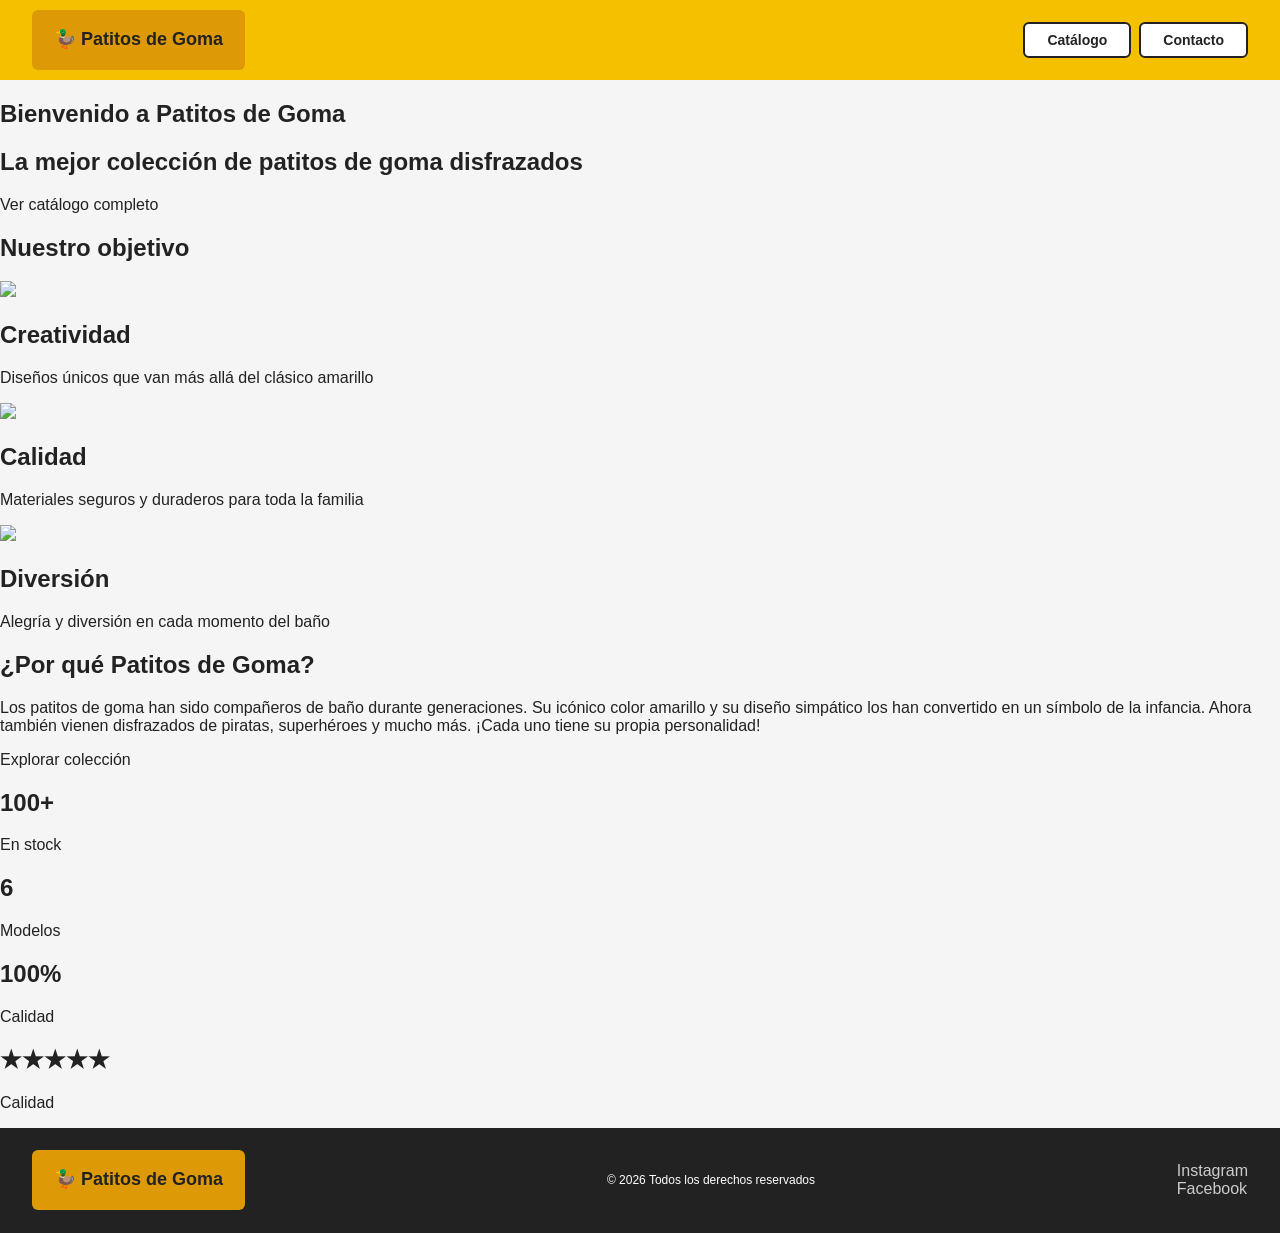
==== html/index.html @ dc30908a "feat:añadida pagina home" ====
<!DOCTYPE html>
<html lang="es">
<head>
  <meta charset="UTF-8" />
  <title>Patitos de Goma - Tu tienda de confianza</title>
  <link rel="stylesheet" href="/css/style.css" />
</head>
<body>
    <header>
            <div class="home">
                <a href="/html/index.html">
                    <h1>
                    🦆 Patitos de Goma
                    </h1>
                </a>
            </div>
        <nav>
            <a href="/html/catalogo.html" class="boton-nav">
                Catálogo
            </a>
            <a href="#" class="boton-nav">
                Contacto
            </a>
        </nav>
    </header>
    <section id="inicio">
        <h1 class="title">
            Bienvenido a Patitos de Goma
        </h1>
        <h2 class="subtitle">
            La mejor colección de patitos de goma disfrazados
        </h2>
        <a class="button">
            Ver catálogo completo
        </a>
    </section>
    <section id="objetivo">
        <h1 class="title2">
            Nuestro objetivo
        </h1>
        <div id="objetivos-contenedor">
            <div class="objetivos">
                <img src="#">
                <h1>
                    Creatividad
                </h1>
                <p>
                    Diseños únicos que van más allá del clásico amarillo
                </p>
            </div>
            <div class="objetivos">
                <img src="#">
                <h1>
                    Calidad
                </h1>
                <p>
                    Materiales seguros y duraderos para toda la familia
                </p>
            </div>
            <div class="objetivos">
                <img src="#">
                <h1>
                    Diversión
                </h1>
                <p>
                    Alegría y diversión en cada momento del baño
                </p>
            </div>
        </div>
    </section>
    <section id="porque">
        <h1 class="title2">
            ¿Por qué Patitos de Goma?
        </h1>
        <div id="porque-contenedor">
            <p>
            Los patitos de goma han sido compañeros de baño durante generaciones. Su icónico color amarillo y su diseño simpático los han convertido en un símbolo de la infancia. Ahora también vienen disfrazados de piratas, superhéroes y mucho más. ¡Cada uno tiene su propia personalidad!
            </p>
            <a class="button">
                Explorar colección
            </a>
            <div id="porque-numeros">
                <div class="numeros-contenedor">
                    <h1 class="numeros">
                        100+
                    </h1>
                    <p>
                        En stock
                    </p>
                </div>
                <div class="numeros-contenedor">
                    <h1 class="numeros">
                        6
                    </h1>
                    <p>
                        Modelos
                    </p>
                </div>
                <div class="numeros-contenedor">
                    <h1 class="numeros">
                        100%
                    </h1>
                    <p>
                        Calidad
                    </p>
                </div>
                <div class="numeros-contenedor">
                    <h1 class="numeros">
                        ★★★★★
                    </h1>
                    <p>
                        Calidad
                    </p>
                </div>
            </div>
        </div>
    </section>
    <footer>
        <div href="#" class="home">
            <a href="#">
                <h1>
                    🦆 Patitos de Goma
                </h1>
            </a>
        </div>
        <p>
            © 2026 Todos los derechos reservados
        </p>
        <div>
            <a href="#" aria-label="Instagram" class="boton-nav">
                Instagram
            </a>
            <a href="#" aria-label="Facebook" class="boton-nav">
                Facebook
            </a>
        </div>
    </footer>
</body>
---- css/style.css ----
body {
  font-family: 'Open Sans', sans-serif;
  background: #f5f5f5;
  color: #222;
  margin: 0px;
}

header {
  background: #f5c000;
  display: flex;
  align-items: center;
  justify-content: space-between;
  padding: 10px 32px;
}

/*.home {
  width: 54px;
  height: 54px;
  border-radius: 50%;
  background: #c98a00;
  display: flex;
  align-items: center;
  justify-content: center;
  font-size: 28px;
  flex-shrink: 0;
}*/

.home a {
  display: inline-block;
  padding: 8px 22px;
  border-radius: 6px;
  background: #de9a06;
  color: #222;
  text-decoration: none;
  font-size: 14px;
  font-weight: 600;
  transition: background 0.15s;
}

.home a:hover {
  background: #c38603;
}

.home h1 {
  font-size: 18px;
  font-weight: 700;
  color: #222;
  line-height: 1.1;
}

.home p {
  font-size: 12px;
  color: #444;
}

nav {
  display: flex;
  gap: 8px;
}

nav a {
  display: inline-block;
  padding: 8px 22px;
  border: 2px solid #222;
  border-radius: 6px;
  background: #fff;
  color: #222;
  text-decoration: none;
  font-size: 14px;
  font-weight: 600;
  transition: background 0.15s;
}

nav a:hover {
  background: #f0f0f0;
}

main {
  max-width: 940px;
  margin: 0 auto;
  padding: 36px 20px 48px;
}

main h2 {
  text-align: center;
  font-size: 28px;
  font-weight: 700;
  margin-bottom: 28px;
  text-decoration: underline;
}

.catalogo {
  display: grid;
  grid-template-columns: repeat(3, 1fr);
  gap: 20px;
}

.tarjeta {
  background: #fff;
  border: 1px solid #e0e0e0;
  border-radius: 8px;
  overflow: hidden;
  display: flex;
  flex-direction: column;
  text-align: justify;
}

.tarjeta img {
  width: 90%;
  justify-self: center;
  border-radius: 8px;
  margin-top: 10px;
  display: block;
  align-self: center;
}

.tarjeta-texto {
  padding: 14px 16px 16px;
  display: flex;
  flex-direction: column;
  flex: 1;
}

.tarjeta-texto h3 {
  font-size: 15px;
  font-weight: 700;
  margin-bottom: 6px;
}

.tarjeta-texto p {
  font-size: 13px;
  color: #555;
  line-height: 1.45;
  flex: 1;
}

.tarjeta-meta {
  display: flex;
  justify-content: space-between;
  align-items: center;
  margin-top: 12px;
  margin-bottom: 12px;
}

.tarjeta-precio {
  font-size: 17px;
  font-weight: 700;
  color: #222;
}

.tarjeta-stock {
  font-size: 12px;
  color: #555;
}

.detalles {
  display: block;
  width: 100%;
  padding: 11px 0;
  background: #f5c000;
  border: none;
  border-radius: 5px;
  font-size: 14px;
  font-weight: 700;
  color: #222;
  text-align: center;
  cursor: pointer;
  text-decoration: none;
  transition: background 0.15s;
}

.detalles:hover {
  background: #e0aa00;
}

footer {
  background: #222;
  color: #fff;
  padding: 1.4rem 2rem;
  display: flex;
  align-items: center;
  justify-content: space-between;
  gap: 1rem;
  flex-wrap: wrap;
}

.footer-social svg {
  width: 24px;
  height: 24px;
  fill: currentColor;
}

footer p {
  font-size: 12px;
  color: #fff;
}

footer a {
  color: #ccc;
  text-decoration: none;
  display: flex;
  align-items: center;
  transition: color 0.15s;
}

footer a:hover { color: #fff; }

.footer-social svg {
  width: 24px;
  height: 24px;
  fill: currentColor;
}

@media (max-width: 600px) {
    .catalogo {
  display: grid;
  grid-template-columns: repeat(1, 1fr);
  gap: 20px;
}
}
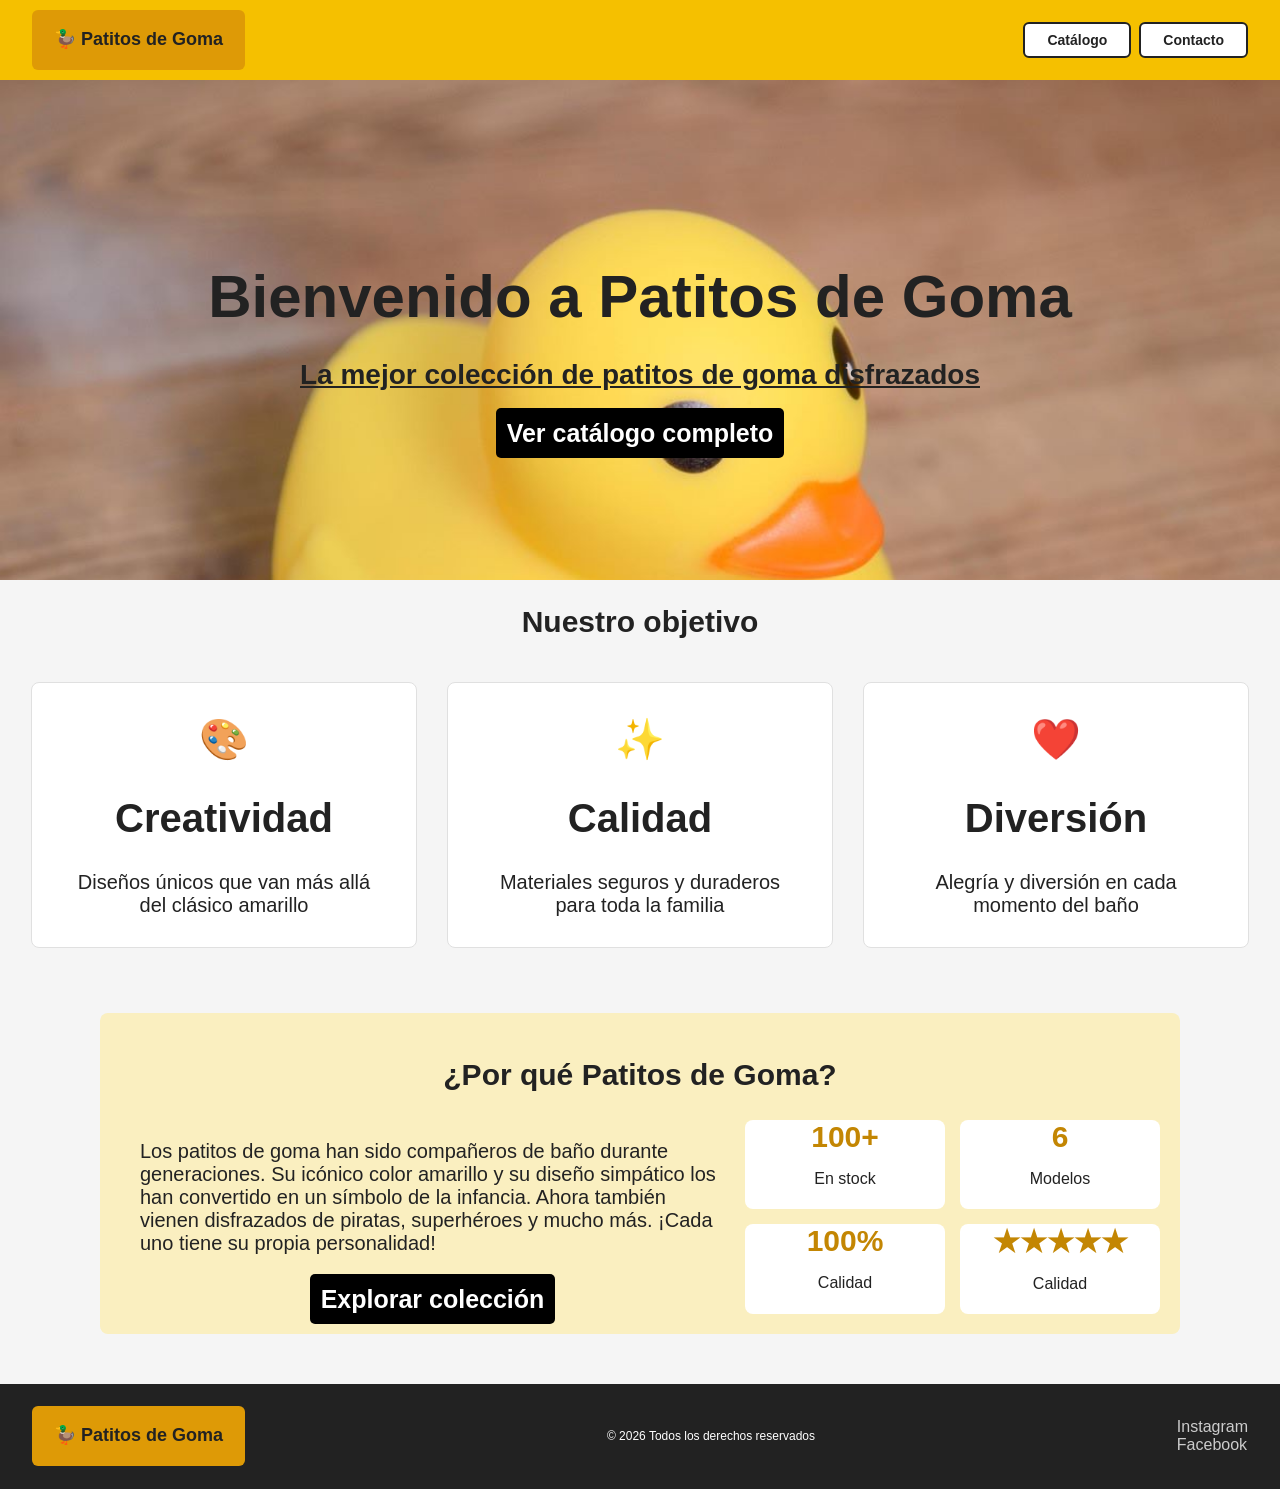
==== commit 9f1e9098: "style:añadidos estilos a landing page" ====
--- a/html/index.html
+++ b/html/index.html
@@ -23,98 +23,108 @@
             </a>
         </nav>
     </header>
-    <section id="inicio">
-        <h1 class="title">
-            Bienvenido a Patitos de Goma
-        </h1>
-        <h2 class="subtitle">
-            La mejor colección de patitos de goma disfrazados
-        </h2>
-        <a class="button">
-            Ver catálogo completo
-        </a>
-    </section>
-    <section id="objetivo">
-        <h1 class="title2">
-            Nuestro objetivo
-        </h1>
-        <div id="objetivos-contenedor">
-            <div class="objetivos">
-                <img src="#">
-                <h1>
-                    Creatividad
-                </h1>
-                <p>
-                    Diseños únicos que van más allá del clásico amarillo
-                </p>
-            </div>
-            <div class="objetivos">
-                <img src="#">
-                <h1>
-                    Calidad
-                </h1>
-                <p>
-                    Materiales seguros y duraderos para toda la familia
-                </p>
-            </div>
-            <div class="objetivos">
-                <img src="#">
-                <h1>
-                    Diversión
-                </h1>
-                <p>
-                    Alegría y diversión en cada momento del baño
-                </p>
-            </div>
-        </div>
-    </section>
-    <section id="porque">
-        <h1 class="title2">
-            ¿Por qué Patitos de Goma?
-        </h1>
-        <div id="porque-contenedor">
-            <p>
-            Los patitos de goma han sido compañeros de baño durante generaciones. Su icónico color amarillo y su diseño simpático los han convertido en un símbolo de la infancia. Ahora también vienen disfrazados de piratas, superhéroes y mucho más. ¡Cada uno tiene su propia personalidad!
-            </p>
-            <a class="button">
-                Explorar colección
+    <main class="landing">
+        <section class="inicio">
+            <h1 class="title">
+                Bienvenido a Patitos de Goma
+            </h1>
+            <h2 class="subtitle">
+                La mejor colección de patitos de goma disfrazados
+            </h2>
+            <a class="boton1" href="/html/catalogo.html">
+                Ver catálogo completo
             </a>
-            <div id="porque-numeros">
-                <div class="numeros-contenedor">
-                    <h1 class="numeros">
-                        100+
+        </section>
+        <section id="objetivo">
+            <h1 class="title2">
+                Nuestro objetivo
+            </h1>
+            <div class="objetivos-contenedor">
+                <div class="objetivos">
+                    <h1 class="emoji">
+                        🎨
+                    </h1>
+                    <h1>
+                        Creatividad
                     </h1>
                     <p>
-                        En stock
+                        Diseños únicos que van más allá del clásico amarillo
                     </p>
                 </div>
-                <div class="numeros-contenedor">
-                    <h1 class="numeros">
-                        6
+                <div class="objetivos">
+                    <h1 class="emoji">
+                        ✨
+                    </h1>
+                    <h1>
+                        Calidad
                     </h1>
                     <p>
-                        Modelos
+                        Materiales seguros y duraderos para toda la familia
                     </p>
                 </div>
-                <div class="numeros-contenedor">
-                    <h1 class="numeros">
-                        100%
+                <div class="objetivos">
+                    <h1 class="emoji">
+                        ❤️
+                    </h1>
+                    <h1>
+                        Diversión
                     </h1>
                     <p>
-                        Calidad
-                    </p>
-                </div>
-                <div class="numeros-contenedor">
-                    <h1 class="numeros">
-                        ★★★★★
-                    </h1>
-                    <p>
-                        Calidad
+                        Alegría y diversión en cada momento del baño
                     </p>
                 </div>
             </div>
-        </div>
-    </section>
+        </section>
+        <section class="porque">
+            <h1 class="title2">
+                ¿Por qué Patitos de Goma?
+            </h1>
+            <div class="porque-contenedor">
+                <div class="porque-texto">
+                    <p>
+                        Los patitos de goma han sido compañeros de baño durante generaciones. Su icónico color amarillo y su diseño simpático los han convertido en un símbolo de la infancia. Ahora también vienen disfrazados de piratas, superhéroes y mucho más. ¡Cada uno tiene su propia personalidad!
+                    </p>
+                    <a class="boton1" href="/html/catalogo.html">
+                        Explorar colección
+                    </a>
+                </div>
+                <div class="porque-numeros">
+                    <div class="numeros-contenedor">
+                        <h1 class="numeros">
+                            100+
+                        </h1>
+                        <p>
+                            En stock
+                        </p>
+                    </div>
+                    <div class="numeros-contenedor">
+                        <h1 class="numeros">
+                            6
+                        </h1>
+                        <p>
+                            Modelos
+                        </p>
+                    </div>
+                    <div class="numeros-contenedor">
+                        <h1 class="numeros">
+                            100%
+                        </h1>
+                        <p>
+                            Calidad
+                        </p>
+                    </div>
+                    <div class="numeros-contenedor">
+                        <h1 class="numeros">
+                            ★★★★★
+                        </h1>
+                        <p>
+                            Calidad
+                        </p>
+                    </div>
+                </div>
+            </div>
+        </section>
+    </main>
     <footer>
         <div href="#" class="home">
             <a href="#">
--- a/css/style.css
+++ b/css/style.css
@@ -75,18 +75,176 @@
   background: #f0f0f0;
 }
 
+footer {
+  background: #222;
+  color: #fff;
+  padding: 1.4rem 2rem;
+  display: flex;
+  align-items: center;
+  justify-content: space-between;
+  gap: 1rem;
+  flex-wrap: wrap;
+}
+
+.footer-social svg {
+  width: 24px;
+  height: 24px;
+  fill: currentColor;
+}
+
+footer p {
+  font-size: 12px;
+  color: #fff;
+}
+
+footer a {
+  color: #ccc;
+  text-decoration: none;
+  display: flex;
+  align-items: center;
+  transition: color 0.15s;
+}
+
+footer a:hover { color: #fff; }
+
+.footer-social svg {
+  width: 24px;
+  height: 24px;
+  fill: currentColor;
+}
+
 main {
-  max-width: 940px;
   margin: 0 auto;
   padding: 36px 20px 48px;
 }
 
+main h1 {
+  text-align: center;
+  font-size: 60px;
+  font-weight: 700;
+  margin-bottom: 28px;
+}
+
 main h2 {
   text-align: center;
   font-size: 28px;
   font-weight: 700;
   margin-bottom: 28px;
   text-decoration: underline;
+}
+
+.landing {
+  padding: 0px;
+  margin: 0px;
+}
+
+.inicio {
+  width: 100%;
+  height: 500px;
+  margin: 0px;
+  background-image: url(/assets/imgs/patodegoma.jpg);
+  background-repeat: no-repeat;
+  background-size: 100%;
+  align-content: center;
+  text-align: center;
+}
+
+.boton1 {
+  width: 100%;
+  padding: 11px;
+  background: #000000;
+  border: none;
+  border-radius: 5px;
+  font-size: 25px;
+  font-weight: 700;
+  color: #ffffff;
+  text-align: center;
+  cursor: pointer;
+  text-decoration: none;
+  transition: background 0.15s;
+  margin: auto;
+}
+
+.boton1:hover {
+  background: #353535;
+}
+
+.objetivos-contenedor {
+  display: flex;
+  justify-content: center;
+}
+
+.objetivos {
+  background: #fff;
+  border: 1px solid #e0e0e0;
+  border-radius: 8px;
+  overflow: hidden;
+  text-align: center;
+  max-width: 30%;
+  margin: 15px;
+}
+
+.objetivos h1 {
+  font-size: 40px;
+}
+
+.objetivos p {
+  font-size: 20px;
+  margin: 30px;
+}
+
+.emoji {
+  font-size: 100px;
+}
+
+.porque {
+  background: #faefc0;
+  border-radius: 8px;
+  text-align: center;
+  margin-left: 100px;
+  margin-right: 100px;
+  padding: 20px;
+  margin-bottom: 50px;
+  margin-top: 50px;
+}
+
+.porque-contenedor {
+  display: flex;
+}
+
+.porque-texto {
+  margin-left: 20px;
+  margin-right: 20px;
+}
+
+.porque-texto p {
+  font-size: 20px;
+  text-align: left;
+  margin-bottom: 30px;
+}
+
+.porque-numeros {
+  display: grid;
+  text-align: center;
+  justify-content: center;
+  grid-template-columns: repeat(2, 1fr);
+  gap: 15px;
+}
+
+.numeros-contenedor {
+  background-color: white;
+  border-radius: 8px;
+  min-width: 200px;
+}
+
+.numeros {
+  font-size: 30px;
+  color: #c38603;
+  margin: 0px;
+}
+
+.title2 {
+  font-size: 30px;
 }
 
 .catalogo {
@@ -99,7 +257,6 @@
   background: #fff;
   border: 1px solid #e0e0e0;
   border-radius: 8px;
-  overflow: hidden;
   display: flex;
   flex-direction: column;
   text-align: justify;
@@ -173,44 +330,6 @@
   background: #e0aa00;
 }
 
-footer {
-  background: #222;
-  color: #fff;
-  padding: 1.4rem 2rem;
-  display: flex;
-  align-items: center;
-  justify-content: space-between;
-  gap: 1rem;
-  flex-wrap: wrap;
-}
-
-.footer-social svg {
-  width: 24px;
-  height: 24px;
-  fill: currentColor;
-}
-
-footer p {
-  font-size: 12px;
-  color: #fff;
-}
-
-footer a {
-  color: #ccc;
-  text-decoration: none;
-  display: flex;
-  align-items: center;
-  transition: color 0.15s;
-}
-
-footer a:hover { color: #fff; }
-
-.footer-social svg {
-  width: 24px;
-  height: 24px;
-  fill: currentColor;
-}
-
 @media (max-width: 600px) {
     .catalogo {
   display: grid;
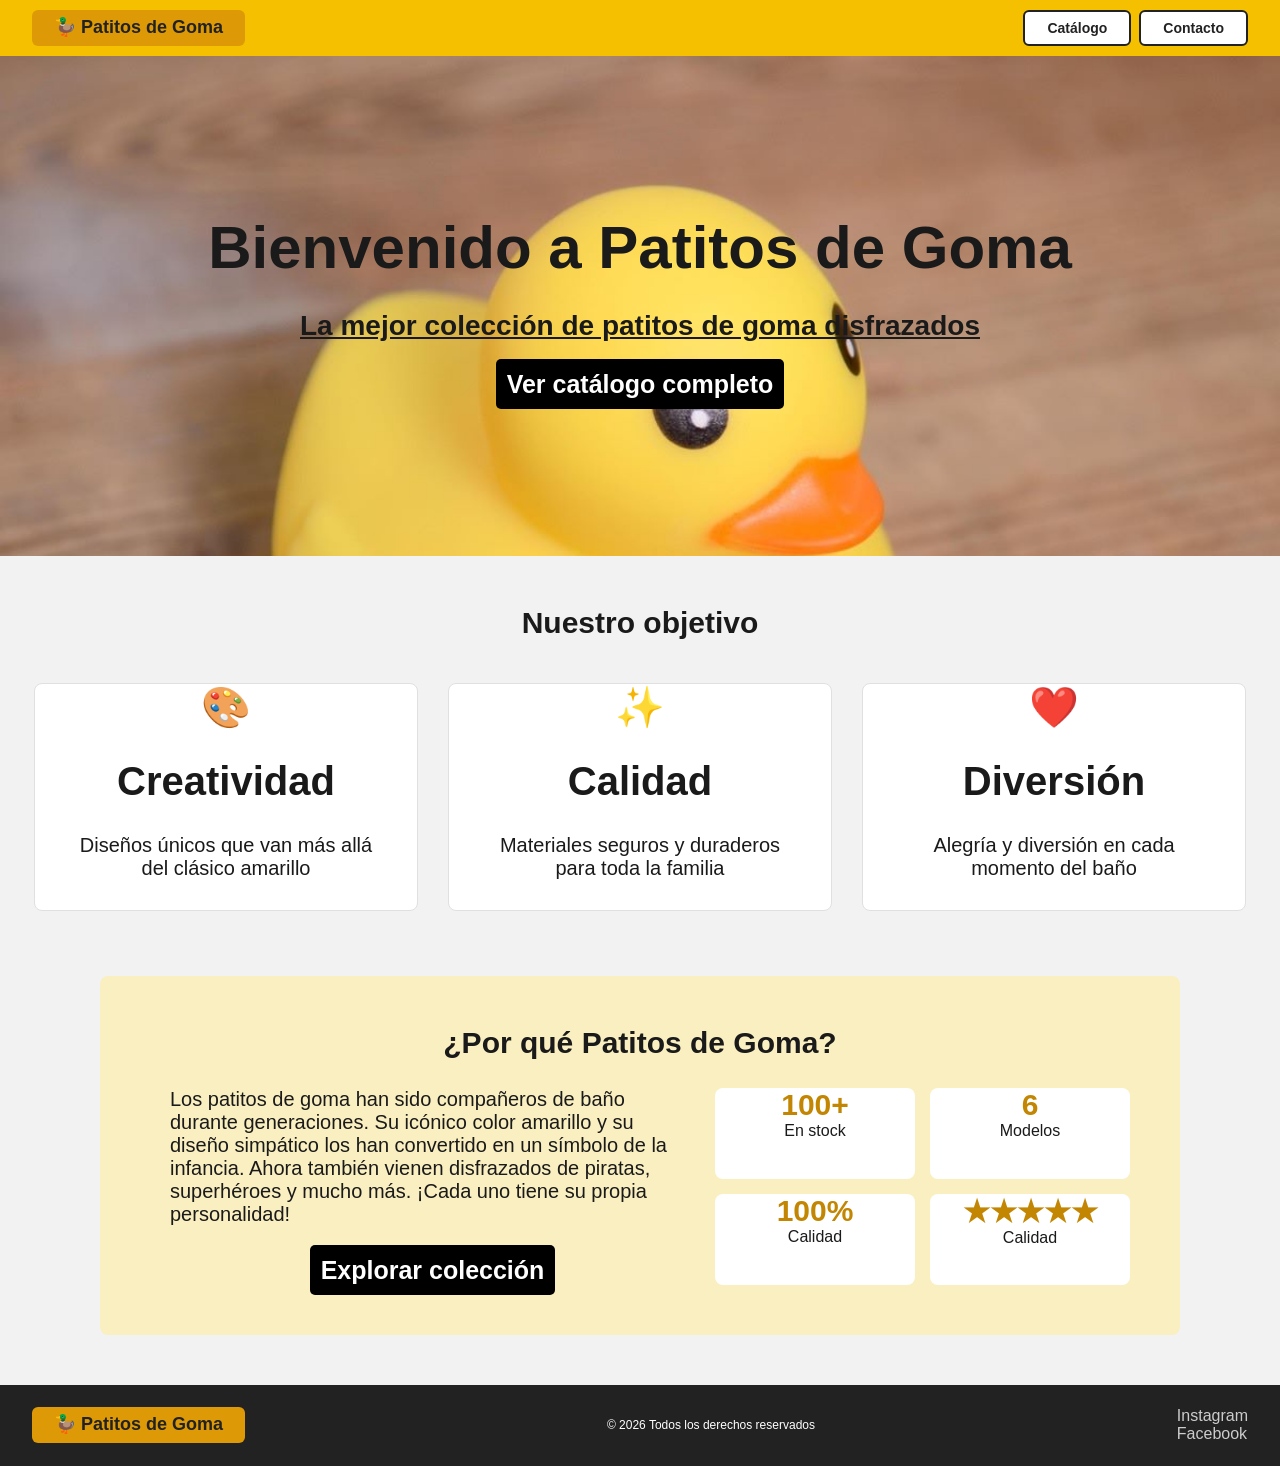
==== commit 2ba0f146: "style:añadido estilo pagina contacto y cambios a landing page" ====
--- a/html/index.html
+++ b/html/index.html
@@ -18,7 +18,7 @@
             <a href="/html/catalogo.html" class="boton-nav">
                 Catálogo
             </a>
-            <a href="#" class="boton-nav">
+            <a href="/html/contacto.html" class="boton-nav">
                 Contacto
             </a>
         </nav>
@@ -127,7 +127,7 @@
     </main>
     <footer>
         <div href="#" class="home">
-            <a href="#">
+            <a href="/html/index.html">
                 <h1>
                     🦆 Patitos de Goma
                 </h1>
--- a/css/style.css
+++ b/css/style.css
@@ -206,6 +206,11 @@
   padding: 20px;
   margin-bottom: 50px;
   margin-top: 50px;
+  padding: 50px;
+}
+
+.porque h1 {
+  margin-top: 0px;
 }
 
 .porque-contenedor {
@@ -245,6 +250,7 @@
 
 .title2 {
   font-size: 30px;
+  margin-top: 50px;
 }
 
 .catalogo {
@@ -336,4 +342,489 @@
   grid-template-columns: repeat(1, 1fr);
   gap: 20px;
 }
+}
+
+/* CONTACTO IKER */
+
+/* ============================
+   VARIABLES & RESET
+   ============================ */
+:root {
+  --yellow:       #F5C200;
+  --yellow-dark:  #E0AF00;
+  --yellow-light: #FFF8DC;
+  --white:        #ffffff;
+  --gray-bg:      #f2f2f2;
+  --gray-card:    #ffffff;
+  --text-dark:    #1a1a1a;
+  --text-mid:     #444444;
+  --text-soft:    #777777;
+  --footer-bg:    #1e2330;
+  --footer-text:  #ffffff;
+  --radius-sm:    8px;
+  --radius-md:    14px;
+  --radius-lg:    20px;
+  --shadow-card:  0 4px 20px rgba(0,0,0,0.08);
+  --font:         'Nunito', sans-serif;
+  --nav-h:        70px;
+}
+
+*, *::before, *::after {
+  box-sizing: border-box;
+  margin: 0;
+  padding: 0;
+}
+
+html {
+  scroll-behavior: smooth;
+}
+
+body {
+  font-family: var(--font);
+  background: var(--gray-bg);
+  color: var(--text-dark);
+  min-height: 100vh;
+  display: flex;
+  flex-direction: column;
+}
+
+img {
+  max-width: 100%;
+  display: block;
+}
+
+/* ============================
+   NAVBAR
+   ============================ */
+.navbar {
+  position: sticky;
+  top: 0;
+  z-index: 100;
+  display: flex;
+  align-items: center;
+  gap: 1rem;
+  background: var(--yellow);
+  padding: 0 2rem;
+  height: var(--nav-h);
+  box-shadow: 0 2px 8px rgba(0,0,0,0.12);
+}
+
+/* Brand */
+.navbar__brand {
+  display: flex;
+  align-items: center;
+  gap: 0.75rem;
+  flex: 1;
+  min-width: 0;
+}
+
+.navbar__logo {
+  position: relative;
+  width: 48px;
+  height: 48px;
+  border-radius: 50%;
+  overflow: hidden;
+  background: var(--white);
+  flex-shrink: 0;
+  display: flex;
+  align-items: center;
+  justify-content: center;
+}
+
+.navbar__logo img {
+  width: 100%;
+  height: 100%;
+  object-fit: cover;
+}
+
+.navbar__logo-emoji {
+  font-size: 1.8rem;
+  line-height: 1;
+  /* shown as fallback when image loads */
+}
+
+.navbar__logo img + .navbar__logo-emoji {
+  display: none;
+}
+
+.navbar__title {
+  display: flex;
+  flex-direction: column;
+  min-width: 0;
+}
+
+.navbar__name {
+  font-size: 1.2rem;
+  font-weight: 800;
+  color: var(--text-dark);
+  white-space: nowrap;
+  overflow: hidden;
+  text-overflow: ellipsis;
+}
+
+.navbar__tagline {
+  font-size: 0.75rem;
+  font-weight: 600;
+  color: var(--text-mid);
+}
+
+/* Nav links */
+.navbar__nav {
+  display: flex;
+  align-items: center;
+  gap: 0.5rem;
+}
+
+.navbar__link {
+  text-decoration: none;
+  font-weight: 700;
+  font-size: 0.95rem;
+  color: var(--text-dark);
+  background: var(--white);
+  border: 2px solid var(--white);
+  border-radius: var(--radius-sm);
+  padding: 0.45rem 1.1rem;
+  transition: background 0.2s, color 0.2s, border-color 0.2s;
+  white-space: nowrap;
+}
+
+.navbar__link:hover {
+  background: var(--yellow-dark);
+  border-color: var(--yellow-dark);
+  color: var(--white);
+}
+
+.navbar__link--active {
+  background: var(--text-dark);
+  color: var(--white);
+  border-color: var(--text-dark);
+}
+
+/* Hamburger (hidden on desktop) */
+.nav-toggle {
+  display: none;
+}
+
+.nav-hamburger {
+  display: none;
+  flex-direction: column;
+  justify-content: center;
+  gap: 5px;
+  cursor: pointer;
+  padding: 6px;
+  flex-shrink: 0;
+}
+
+.nav-hamburger span {
+  display: block;
+  width: 24px;
+  height: 2.5px;
+  background: var(--text-dark);
+  border-radius: 2px;
+  transition: transform 0.3s, opacity 0.3s;
+}
+
+/* ============================
+   MAIN
+   ============================ */
+.main {
+  flex: 1;
+  width: 100%;
+  max-width: 1200px;
+  margin: 0 auto;
+  padding: 2.5rem 1.5rem 3rem;
+  display: flex;
+  flex-direction: column;
+  gap: 2rem;
+}
+
+/* Page title */
+.page-title {
+  font-size: clamp(1.8rem, 4vw, 2.5rem);
+  font-weight: 800;
+  text-align: center;
+  color: var(--text-dark);
+}
+
+/* ============================
+   INFO CARD
+   ============================ */
+.info-card {
+  background: var(--gray-card);
+  border-radius: var(--radius-lg);
+  box-shadow: var(--shadow-card);
+  padding: 2rem 1.5rem;
+}
+
+.info-card__heading {
+  font-size: 1.3rem;
+  font-weight: 800;
+  text-align: center;
+  margin-bottom: 2rem;
+  display: flex;
+  align-items: center;
+  justify-content: center;
+  gap: 0.5rem;
+}
+
+.info-card__icon {
+  font-size: 1.4rem;
+}
+
+/* Info grid — 4 columns on desktop */
+.info-grid {
+  display: grid;
+  grid-template-columns: repeat(4, 1fr);
+  gap: 1.5rem;
+}
+
+.info-item {
+  display: flex;
+  flex-direction: column;
+  align-items: center;
+  text-align: center;
+  gap: 0.5rem;
+}
+
+.info-item__emoji {
+  font-size: 2.5rem;
+  line-height: 1;
+}
+
+.info-item__label {
+  font-size: 1rem;
+  font-weight: 700;
+  color: var(--text-dark);
+}
+
+.info-item__value {
+  font-size: 0.9rem;
+  font-weight: 600;
+  color: var(--text-soft);
+  line-height: 1.5;
+}
+
+/* ============================
+   MAP SECTION
+   ============================ */
+.map-section {
+  background: var(--yellow-light);
+  border-radius: var(--radius-lg);
+  box-shadow: var(--shadow-card);
+  padding: 1.5rem;
+}
+
+.map-section__heading {
+  font-size: 1.2rem;
+  font-weight: 800;
+  margin-bottom: 1rem;
+  display: flex;
+  align-items: center;
+  gap: 0.4rem;
+}
+
+.map-wrapper {
+  width: 100%;
+  height: 380px;
+  border-radius: var(--radius-md);
+  overflow: hidden;
+  border: 2px solid rgba(0,0,0,0.06);
+}
+
+.map-wrapper iframe {
+  width: 100%;
+  height: 100%;
+  border: none;
+  display: block;
+}
+
+/* ============================
+   FOOTER
+   ============================ */
+.footer {
+  background: var(--footer-bg);
+  color: var(--footer-text);
+  padding: 1.4rem 2rem;
+  display: flex;
+  align-items: center;
+  justify-content: space-between;
+  gap: 1rem;
+  flex-wrap: wrap;
+}
+
+.footer__brand {
+  display: flex;
+  align-items: center;
+  gap: 0.75rem;
+}
+
+.footer__emoji {
+  font-size: 2.2rem;
+  background: var(--yellow);
+  border-radius: 50%;
+  width: 48px;
+  height: 48px;
+  display: flex;
+  align-items: center;
+  justify-content: center;
+  flex-shrink: 0;
+}
+
+.footer__name {
+  font-weight: 800;
+  font-size: 1rem;
+}
+
+.footer__copy {
+  font-size: 0.75rem;
+  color: rgba(255,255,255,0.55);
+}
+
+.footer__social {
+  display: flex;
+  gap: 0.6rem;
+}
+
+.footer__social-link {
+  display: flex;
+  align-items: center;
+  justify-content: center;
+  width: 40px;
+  height: 40px;
+  border-radius: 50%;
+  background: rgba(255,255,255,0.12);
+  color: var(--white);
+  font-size: 1.1rem;
+  text-decoration: none;
+  transition: background 0.2s, transform 0.2s;
+}
+
+.footer__social-link:hover {
+  background: var(--yellow);
+  color: var(--text-dark);
+  transform: translateY(-2px);
+}
+
+/* ============================
+   RESPONSIVE — TABLET (≤768px)
+   ============================ */
+@media (max-width: 768px) {
+
+  /* Navbar: show hamburger, hide nav links by default */
+  .nav-hamburger {
+    display: flex;
+  }
+
+  .navbar__nav {
+    display: none;
+    position: absolute;
+    top: var(--nav-h);
+    left: 0;
+    right: 0;
+    background: var(--yellow);
+    flex-direction: column;
+    align-items: stretch;
+    padding: 1rem 1.5rem 1.5rem;
+    gap: 0.5rem;
+    box-shadow: 0 6px 16px rgba(0,0,0,0.15);
+    z-index: 99;
+  }
+
+  /* Toggle nav via checkbox */
+  .nav-toggle:checked ~ .navbar__nav {
+    display: flex;
+  }
+
+  /* Animate hamburger → X */
+  .nav-toggle:checked ~ .nav-hamburger span:nth-child(1) {
+    transform: translateY(7.5px) rotate(45deg);
+  }
+  .nav-toggle:checked ~ .nav-hamburger span:nth-child(2) {
+    opacity: 0;
+  }
+  .nav-toggle:checked ~ .nav-hamburger span:nth-child(3) {
+    transform: translateY(-7.5px) rotate(-45deg);
+  }
+
+  .navbar__link {
+    text-align: center;
+    padding: 0.65rem 1rem;
+    font-size: 1rem;
+  }
+
+  /* Info grid: 2 columns */
+  .info-grid {
+    grid-template-columns: repeat(2, 1fr);
+  }
+
+  /* Map height */
+  .map-wrapper {
+    height: 300px;
+  }
+
+  /* Main padding */
+  .main {
+    padding: 2rem 1rem 2.5rem;
+  }
+}
+
+/* ============================
+   RESPONSIVE — MOBILE (≤480px)
+   ============================ */
+@media (max-width: 480px) {
+
+  /* Brand: reduce size */
+  .navbar {
+    padding: 0 1rem;
+  }
+
+  .navbar__name {
+    font-size: 1rem;
+  }
+
+  .navbar__tagline {
+    display: none;
+  }
+
+  /* Info grid: 1 column */
+  .info-grid {
+    grid-template-columns: 1fr;
+    gap: 1.8rem;
+  }
+
+  .info-item {
+    flex-direction: row;
+    text-align: left;
+    gap: 1rem;
+    align-items: flex-start;
+  }
+
+  .info-item__emoji {
+    font-size: 2rem;
+    flex-shrink: 0;
+    margin-top: 2px;
+  }
+
+  /* Map */
+  .map-wrapper {
+    height: 240px;
+  }
+
+  /* Card padding */
+  .info-card {
+    padding: 1.5rem 1rem;
+  }
+
+  /* Footer */
+  .footer {
+    flex-direction: column;
+    text-align: center;
+    gap: 1rem;
+    padding: 1.4rem 1rem;
+  }
+
+  .footer__brand {
+    flex-direction: column;
+    align-items: center;
+  }
 }
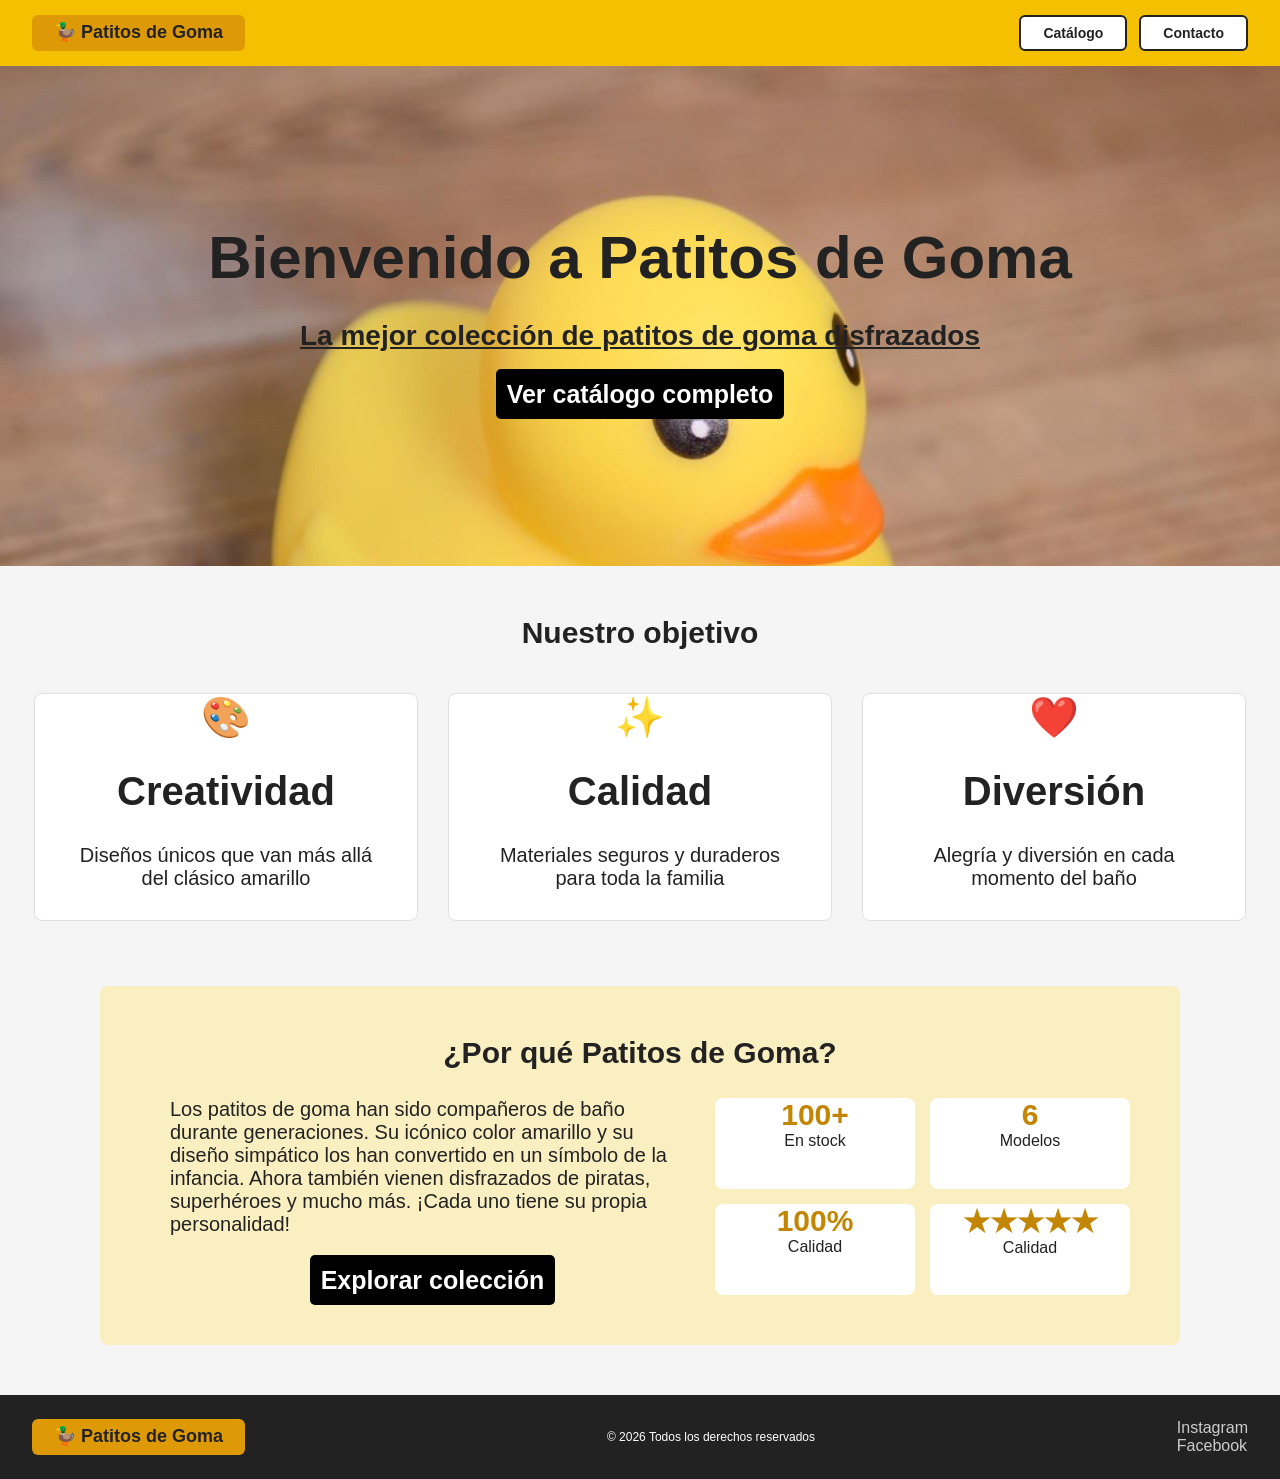
==== commit 3c1abbc4: "feat:añadida pagina detalle" ====
--- a/html/index.html
+++ b/html/index.html
@@ -23,7 +23,7 @@
             </a>
         </nav>
     </header>
-    <main class="landing">
+    <main id="landing">
         <section class="inicio">
             <h1 class="title">
                 Bienvenido a Patitos de Goma
--- a/css/style.css
+++ b/css/style.css
@@ -2,6 +2,9 @@
   font-family: 'Open Sans', sans-serif;
   background: #f5f5f5;
   color: #222;
+}
+
+.landingpage {
   margin: 0px;
 }
 
@@ -133,9 +136,11 @@
   text-decoration: underline;
 }
 
-.landing {
+#landing {
   padding: 0px;
   margin: 0px;
+  min-width: 100%;
+  padding: 0px;
 }
 
 .inicio {
@@ -827,4 +832,422 @@
     flex-direction: column;
     align-items: center;
   }
+}
+
+/* ========================
+   RESET & BASE
+   ======================== */
+*, *::before, *::after {
+  box-sizing: border-box;
+  margin: 0;
+  padding: 0;
+}
+
+body {
+  font-family: 'Open Sans', sans-serif;
+  background: #f5f5f5;
+  color: #222;
+  min-height: 100vh;
+  display: flex;
+  flex-direction: column;
+}
+
+/* ========================
+   HEADER
+   ======================== */
+header {
+  background: #f5c000;
+  display: flex;
+  align-items: center;
+  justify-content: space-between;
+  padding: 15px 32px;
+}
+
+.header-brand {
+  text-decoration: none;
+  color: #222;
+  display: block;
+}
+
+.header-brand h1 {
+  font-size: 18px;
+  font-weight: 700;
+  line-height: 1.2;
+  display: flex;
+  align-items: center;
+  gap: 8px; /* Espacio entre el pato gigante y el texto */
+}
+
+/* Control del tamaño del patito al lado del título */
+.pato-emoji {
+  font-size: 26px; /* Ajusta este número si lo quieres aún más grande */
+  display: inline-block;
+  line-height: 1;
+}
+
+.header-brand p {
+  font-size: 12px;
+  color: #333;
+  font-weight: 600;
+  padding-left: 34px; /* Alinea el subtítulo saltándose el patito grande */
+}
+
+nav {
+  display: flex;
+  align-items: center;
+  gap: 12px;
+}
+
+nav a {
+  display: inline-block;
+  padding: 8px 22px;
+  border: 2px solid #222;
+  border-radius: 6px;
+  background: #fff;
+  color: #222;
+  text-decoration: none;
+  font-size: 14px;
+  font-weight: 600;
+  transition: background 0.15s;
+}
+
+nav a:hover {
+  background: #f0f0f0;
+}
+
+/* Icono del Carrito (Unificado con el estilo de tus botones) */
+.btn-cart-icon {
+  display: inline-flex;  /* Cambiado para centrar perfectamente la imagen dentro */
+  align-items: center;
+  justify-content: center;
+  padding: 8px 18px;     /* Un pelín menos de padding lateral para compensar el ancho de la imagen */
+  border: 2px solid #222;
+  border-radius: 6px;
+  background: #fff;
+  text-decoration: none;
+  transition: background 0.15s, transform 0.2s; /* Mantenemos tu efecto hover anterior */
+  height: 39px;          /* Forzamos la misma altura exacta que tienen Catálogo y Contacto */
+}
+
+.btn-cart-icon:hover {
+  background: #f0f0f0;   /* Mismo color de fondo hover que los otros botones */
+  transform: scale(1.05); /* Efecto sutil de aumento */
+}
+
+.btn-cart-icon img {
+  width: auto;
+  height: 36px;          /* Ajuste de escala para que el icono se vea proporcionado y grande dentro del botón */
+  object-fit: contain;
+}
+
+/* ========================
+   MAIN
+   ======================== */
+main {
+  flex: 1;
+  max-width: 940px;
+  width: 100%;
+  margin: 0 auto;
+  padding: 28px 20px 48px;
+}
+
+.back-link {
+  display: inline-block;
+  margin-bottom: 20px;
+  font-size: 13px;
+  color: #555;
+  text-decoration: none;
+}
+
+.back-link:hover {
+  color: #222;
+}
+
+/* ========================
+   PRODUCTO DETALLE
+   ======================== */
+.producto {
+  background: #fff;
+  border: 1px solid #e0e0e0;
+  border-radius: 8px;
+  overflow: hidden;
+  display: flex;
+  gap: 28px;
+  padding: 20px;
+  margin-bottom: 40px;
+}
+
+.producto img {
+  width: 280px;
+  height: 220px;
+  object-fit: cover;
+  border-radius: 8px;
+  flex-shrink: 0;
+}
+
+.producto-info {
+  display: flex;
+  flex-direction: column;
+  gap: 8px;
+  flex: 1;
+}
+
+.producto-info h1 {
+  font-size: 22px;
+  font-weight: 700;
+}
+
+.producto-precio {
+  font-size: 20px;
+  font-weight: 700;
+  color: #e0aa00;
+}
+
+.producto-stock {
+  font-size: 12px;
+  color: #555;
+}
+
+.producto-info h2 {
+  font-size: 14px;
+  font-weight: 700;
+  margin-top: 8px;
+}
+
+.producto-info p {
+  font-size: 13px;
+  color: #555;
+  line-height: 1.5;
+}
+
+.producto-info ul {
+  list-style: disc;
+  padding-left: 18px;
+  display: flex;
+  flex-direction: column;
+  gap: 4px;
+}
+
+.producto-info li {
+  font-size: 13px;
+  color: #555;
+}
+
+.btn-carrito {
+  margin-top: 12px;
+  display: block;
+  width: 100%;
+  padding: 11px 0;
+  background: #f5c000;
+  border: none;
+  border-radius: 5px;
+  font-size: 14px;
+  font-weight: 700;
+  color: #222;
+  text-align: center;
+  cursor: pointer;
+  transition: background 0.15s;
+}
+
+.btn-carrito:hover {
+  background: #e0aa00;
+}
+
+/* ========================
+   DESTACADOS (3 Columnas fijas)
+   ======================== */
+.destacados h2 {
+  text-align: center;
+  font-size: 20px;
+  font-weight: 700;
+  margin-bottom: 20px;
+}
+
+.catalogo {
+  display: grid;
+  grid-template-columns: repeat(3, 1fr);
+  gap: 20px;
+}
+
+.tarjeta {
+  background: #fff;
+  border: 1px solid #e0e0e0;
+  border-radius: 8px;
+  overflow: hidden;
+  display: flex;
+  flex-direction: column;
+}
+
+.tarjeta img {
+  width: 90%;
+  border-radius: 8px;
+  margin-top: 10px;
+  display: block;
+  align-self: center;
+  aspect-ratio: 4/3;
+  object-fit: cover;
+}
+
+.tarjeta-texto {
+  padding: 14px 16px 16px;
+  display: flex;
+  flex-direction: column;
+  flex: 1;
+}
+
+.tarjeta-texto h3 {
+  font-size: 15px;
+  font-weight: 700;
+  margin-bottom: 6px;
+}
+
+.tarjeta-meta {
+  display: flex;
+  justify-content: space-between;
+  align-items: center;
+  margin-top: 12px;
+  margin-bottom: 12px;
+}
+
+.tarjeta-precio {
+  font-size: 17px;
+  font-weight: 700;
+  color: #222;
+}
+
+.tarjeta-stock {
+  font-size: 12px;
+  color: #555;
+}
+
+.detalles {
+  display: block;
+  width: 100%;
+  padding: 11px 0;
+  background: #f5c000;
+  border: none;
+  border-radius: 5px;
+  font-size: 14px;
+  font-weight: 700;
+  color: #222;
+  text-align: center;
+  cursor: pointer;
+  text-decoration: none;
+  transition: background 0.15s;
+}
+
+.detalles:hover {
+  background: #e0aa00;
+}
+
+/* ========================
+   FOOTER
+   ======================== */
+footer {
+  background: #222;
+  color: #fff;
+  padding: 1.5rem 2rem;
+  display: flex;
+  align-items: center;
+  justify-content: space-between;
+  gap: 1rem;
+  flex-wrap: wrap;
+  margin-top: auto;
+}
+
+.footer-brand h1 {
+  font-size: 16px;
+  color: #fff;
+  margin-bottom: 2px;
+  display: flex;
+  align-items: center;
+  gap: 6px;
+}
+
+.footer-brand p {
+  font-size: 12px;
+  color: #ccc;
+  padding-left: 28px; /* Alineación del subtítulo del footer con su patito gigante */
+}
+
+.copyright {
+  font-size: 12px;
+  color: #aaa;
+}
+
+.footer-social {
+  display: flex;
+  gap: 14px;
+  align-items: center;
+}
+
+.footer-social a {
+  display: flex;
+  align-items: center;
+  justify-content: center;
+  transition: transform 0.2s;
+}
+
+.footer-social a:hover {
+  transform: scale(1.15);
+}
+
+.footer-social img {
+  width: 24px;
+  height: 24px;
+  object-fit: contain;
+  filter: invert(1);
+}
+
+/* ========================
+   RESPONSIVE
+   ======================== */
+@media (max-width: 700px) {
+  header {
+    flex-wrap: wrap;
+    gap: 12px;
+    padding: 15px 16px;
+    justify-content: center;
+    text-align: center;
+  }
+  
+  .header-brand h1 {
+    justify-content: center;
+  }
+
+  .header-brand p {
+    padding-left: 0;
+  }
+
+  nav {
+    width: 100%;
+    justify-content: center;
+  }
+
+  .producto {
+    flex-direction: column;
+  }
+
+  .producto img {
+    width: 100%;
+    height: 200px;
+  }
+
+  .catalogo {
+    grid-template-columns: 1fr;
+  }
+
+  footer {
+    flex-direction: column;
+    text-align: center;
+    gap: 1.5rem;
+  }
+  
+  .footer-brand h1 {
+    justify-content: center;
+  }
+  
+  .footer-brand p {
+    padding-left: 0;
+  }
 }
